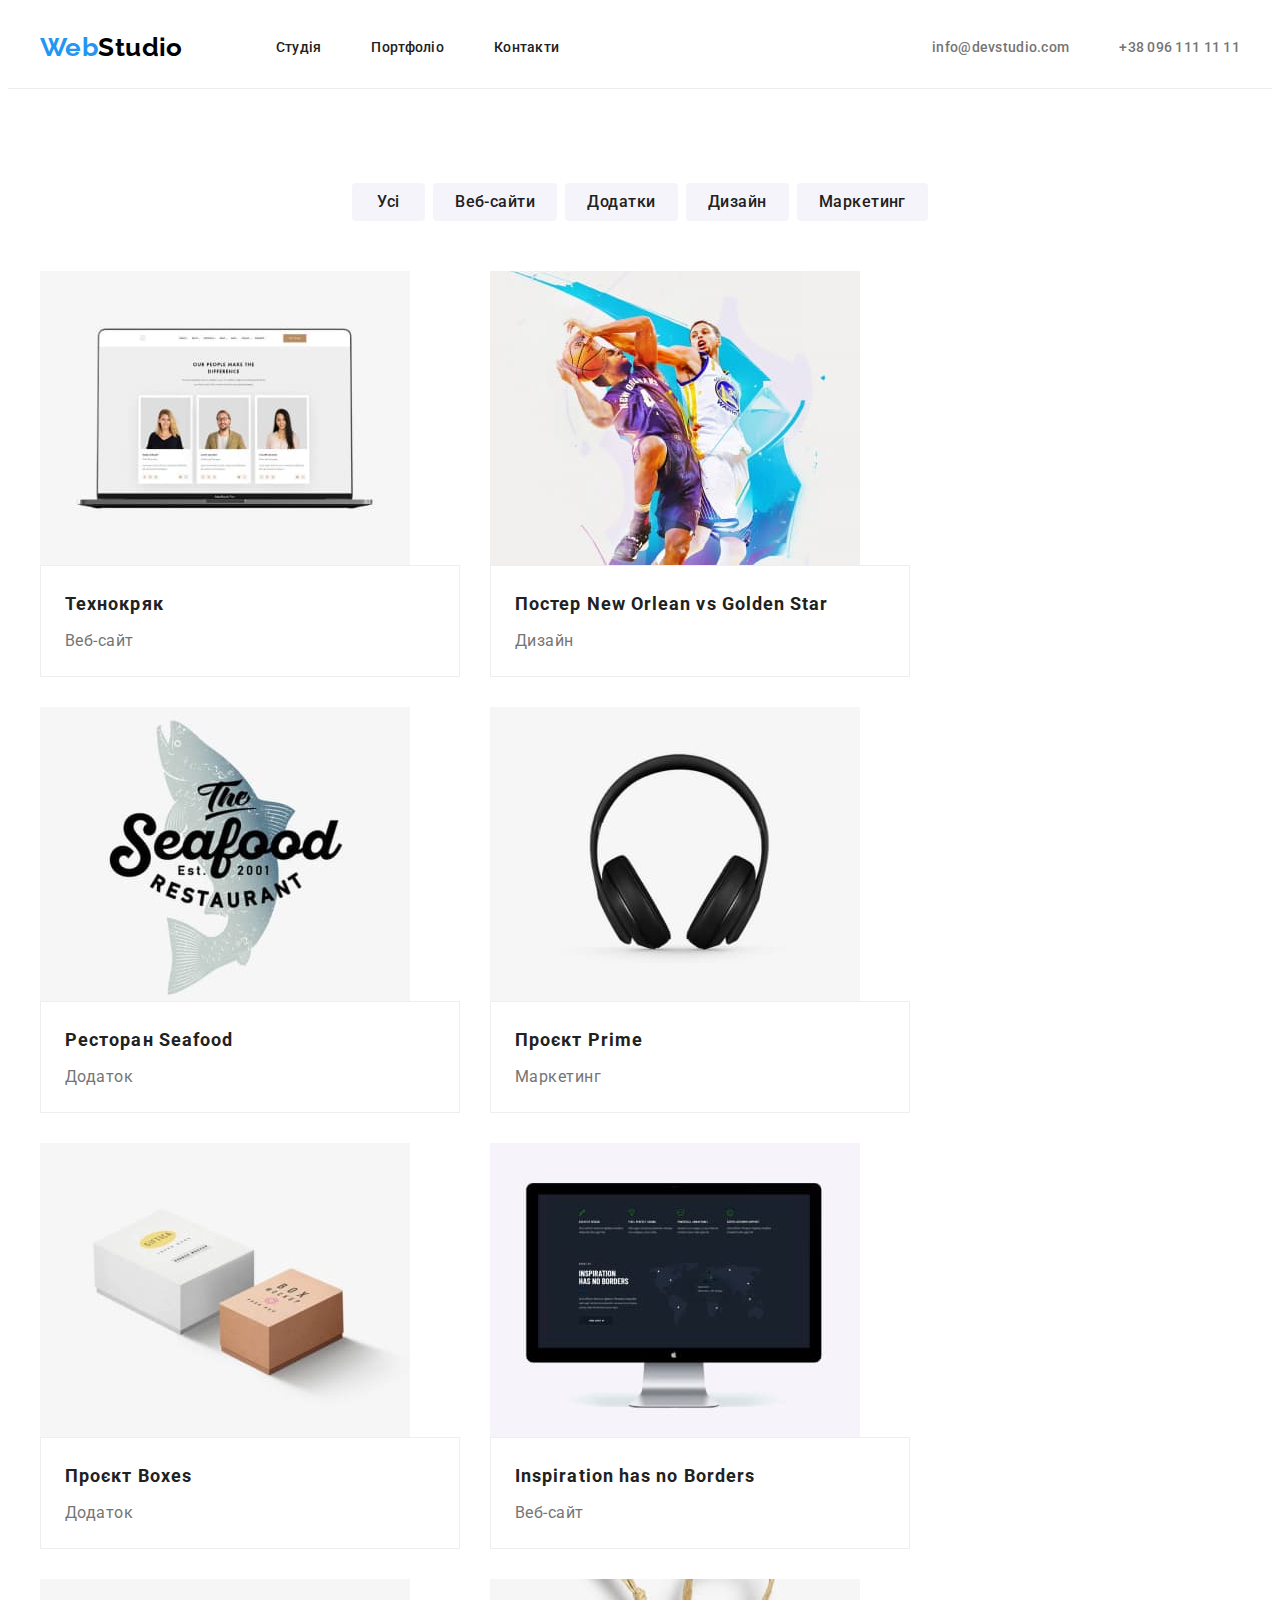
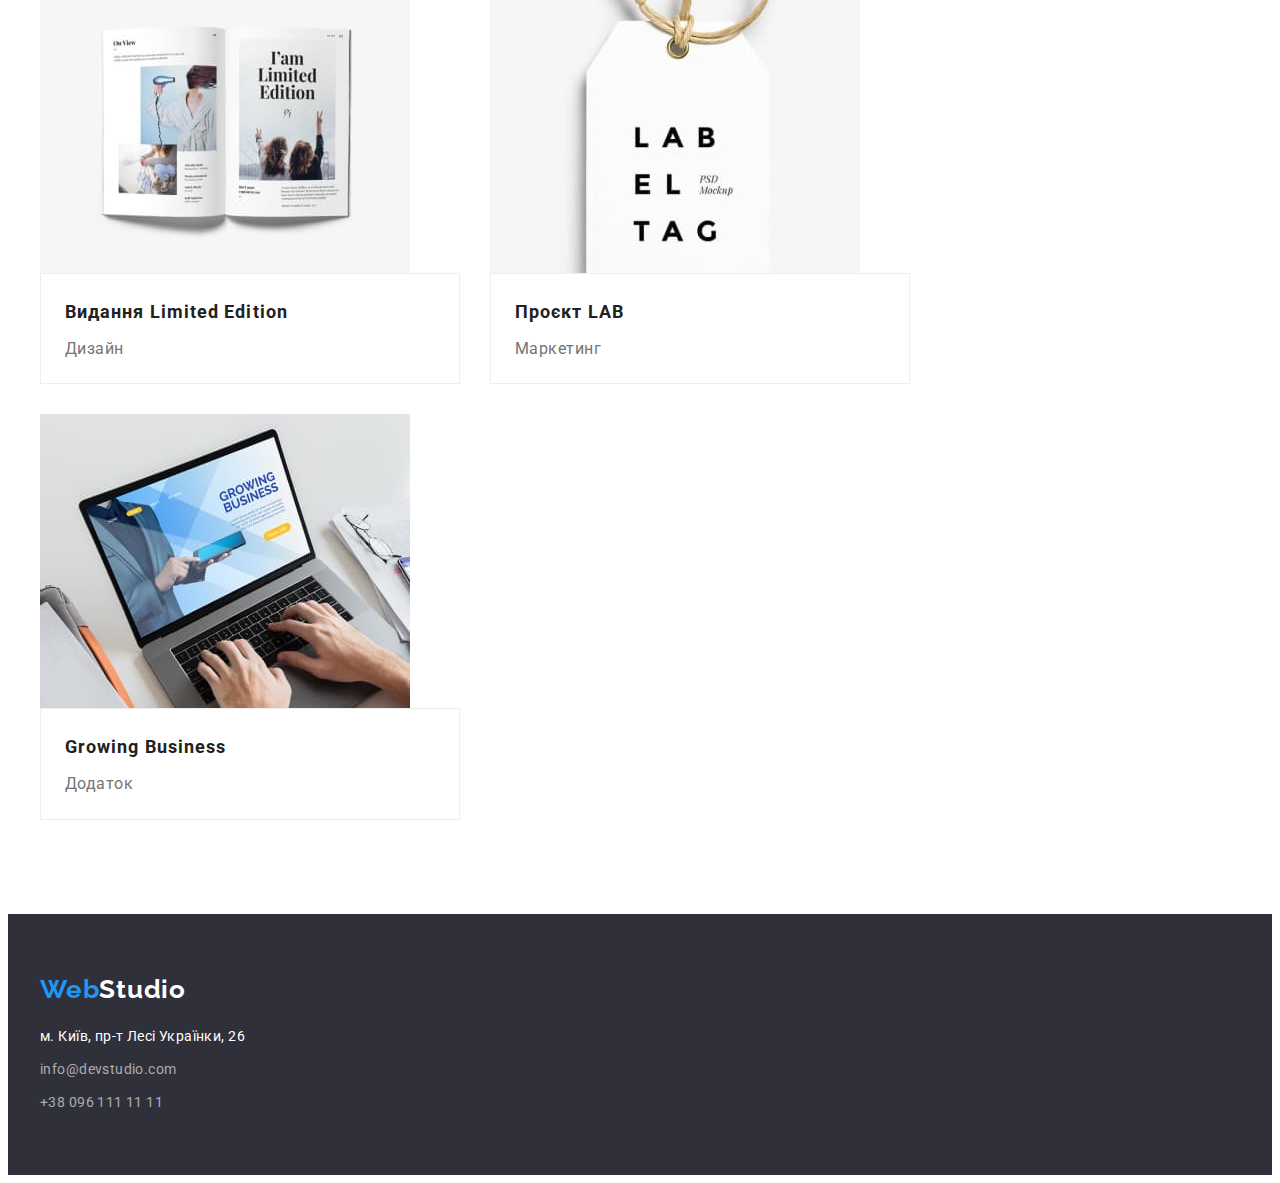
==== portfolio.html @ 427c2d25 "goit-markup-hw-04" ====
<!DOCTYPE html>
<html lang="uk">
  <head>
    <meta charset="UTF-8" />
    <meta http-equiv="X-UA-Compatible" content="IE=edge" />
    <meta name="viewport" content="width=device-width, initial-scale=1.0" />
    <title>Portfolio</title>
    <link rel="preconnect" href="https://fonts.googleapis.com" />
    <link rel="preconnect" href="https://fonts.gstatic.com" crossorigin />
    <link
      href="https://fonts.googleapis.com/css2?family=Raleway:wght@700&family=Roboto:wght@400;500;700;900&display=swap"
      rel="stylesheet"
    />
    <link
      rel="stylesheet"
      href="https://cdnjs.cloudflare.com/ajax/libs/modern-normalize/1.1.0/modern-normalize.min.css"
      integrity="sha512-wpPYUAdjBVSE4KJnH1VR1HeZfpl1ub8YT/NKx4PuQ5NmX2tKuGu6U/JRp5y+Y8XG2tV+wKQpNHVUX03MfMFn9Q=="
      crossorigin="anonymous"
      referrerpolicy="no-referrer"
    />
    <link rel="stylesheet" href="./css/styles.css" />
  </head>
  <body>
    <header class="header">
      <div class="container header-container">
        <nav class="main-nav">
          <a href="/index.html" class="header-logo nav-link link" lang="en"
            >Web<span class="partlogo-header">Studio</span></a
          >
          <ul class="header-list list">
            <li class="header-item">
              <a href="./index.html" class="header-link link">Студія</a>
            </li>
            <li class="header-item">
              <a href="portfolio.html" class="header-link link">Портфоліо</a>
            </li>
            <li class="header-item">
              <a href="#" class="header-link link">Контакти</a>
            </li>
          </ul>
        </nav>
        <ul class="header-contact-list list">
          <li class="contact-item">
            <a href="mailto:info@devstudio.com" class="header-contact link"
              >info@devstudio.com</a
            >
          </li>
          <li class="contact-item">
            <a href="tel:+380961111111" class="header-contact link"
              >+38 096 111 11 11</a
            >
          </li>
        </ul>
      </div>
    </header>
    <main>
      <section class="section">
        <div class="container">
          <h1 class="hidden-header">Портфоліо</h1>
          <ul class="portfolio-list">
            <li class="list">
              <button class="portfolio-btn button" type="button">Усі</button>
            </li>
            <li class="list">
              <button class="portfolio-btn button" type="button">
                Веб-сайти
              </button>
            </li>
            <li class="list">
              <button class="portfolio-btn button" type="button">
                Додатки
              </button>
            </li>
            <li class="list">
              <button class="portfolio-btn button" type="button">Дизайн</button>
            </li>
            <li class="list">
              <button class="portfolio-btn button" type="button">
                Маркетинг
              </button>
            </li>
          </ul>
          <ul class="examples-list list">
            <li>
              <img
                class="image"
                src="img/portfolio/portfolio1.jpg"
                alt="Веб-сайт"
                height="294"
                width="370"
              />
              <div class="examples-description">
                <h3 class="portfolio-header">Технокряк</h3>
                <p class="portfolio-text">Веб-сайт</p>
              </div>
            </li>
            <li>
              <img
                class="image"
                src="img/portfolio/portfolio2.jpg"
                alt="Постер"
                height="294"
                width="370"
              />
              <div class="examples-description">
                <h3 class="portfolio-header">
                  Постер New Orlean vs Golden Star
                </h3>
                <p class="portfolio-text">Дизайн</p>
              </div>
            </li>
            <li>
              <img
                class="image"
                src="img/portfolio/portfolio3.jpg"
                alt="Лого"
                height="294"
                width="370"
              />
              <div class="examples-description">
                <h3 class="portfolio-header">Ресторан Seafood</h3>
                <p class="portfolio-text">Додаток</p>
              </div>
            </li>
            <li>
              <img
                class="image"
                src="img/portfolio/portfolio4.jpg"
                alt="Навушники"
                height="294"
                width="370"
              />
              <div class="examples-description">
                <h3 class="portfolio-header">Проєкт Prime</h3>
                <p class="portfolio-text">Маркетинг</p>
              </div>
            </li>
            <li>
              <img
                class="image"
                src="img/portfolio/portfolio5.jpg"
                alt="Бокси"
                height="294"
                width="370"
              />
              <div class="examples-description">
                <h3 class="portfolio-header">Проєкт Boxes</h3>
                <p class="portfolio-text">Додаток</p>
              </div>
            </li>
            <li>
              <img
                class="image"
                src="img/portfolio/portfolio6.jpg"
                alt="Веб-сайт"
                height="294"
                width="370"
              />
              <div class="examples-description">
                <h3 class="portfolio-header">Inspiration has no Borders</h3>
                <p class="portfolio-text">Веб-сайт</p>
              </div>
            </li>
            <li>
              <img
                class="image"
                src="img/portfolio/portfolio7.jpg"
                alt="Книга"
                height="294"
                width="370"
              />
              <div class="examples-description">
                <h3 class="portfolio-header">Видання Limited Edition</h3>
                <p class="portfolio-text">Дизайн</p>
              </div>
            </li>
            <li>
              <img
                class="image"
                src="img/portfolio/portfolio8.jpg"
                alt="Тег"
                height="294"
                width="370"
              />
              <div class="examples-description">
                <h3 class="portfolio-header">Проєкт LAB</h3>
                <p class="portfolio-text">Маркетинг</p>
              </div>
            </li>
            <li>
              <img
                class="image"
                src="img/portfolio/portfolio9.jpg"
                alt="Ноутбук"
                height="294"
                width="370"
              />
              <div class="examples-description">
                <h3 class="portfolio-header">Growing Business</h3>
                <p class="portfolio-text">Додаток</p>
              </div>
            </li>
          </ul>
        </div>
      </section>
    </main>
    <footer class="footer">
      <div class="container">
        <a href="/index.html" class="footer-logo link" lang="en"
          >Web<span class="partlogo-footer">Studio</span></a
        >
        <address>
          <ul class="list">
            <li class="footer-list">
              <a
                class="footer-item link"
                href="https://goo.gl/maps/Bgb7u1uyk6iUycncA"
                target="_blank"
                rel="noopener noreferrer nofollow"
                >м. Київ, пр-т Лесі Українки, 26</a
              >
            </li>
            <li class="footer-list">
              <a class="footer-contact link" href="mailto:info@devstudio.com"
                >info@devstudio.com</a
              >
            </li>
            <li class="footer-list">
              <a class="footer-contact link" href="tel:+380961111111"
                >+38 096 111 11 11</a
              >
            </li>
          </ul>
        </address>
      </div>
    </footer>
  </body>
</html>
---- css/styles.css ----
body {
  font-family: "Roboto", sans-serif;
  color: #212121;
  font-size: 14px;
  letter-spacing: 0.03em;
}

:root {
  --brand-color: #ffffff;
  --text: #757575;
}

p,
h1,
h2,
h3,
h4,
h5,
h6 {
  margin: 0;
}

ul {
  margin: 0;
  padding-left: 0;
}

.list {
  margin: 0;
  padding: 0;

  list-style: none;
}

.link {
  text-decoration: none;
}

.header {
  background: var(--brand-color);
  border-bottom: 1px solid #ececec;
}

.main-nav {
  display: flex;
}

.nav-link {
  font-family: "Raleway";
  font-weight: 700;
  font-size: 26px;
  line-height: 1.19;
  color: #2196f3;
}

.header-logo {
  padding-top: 24px;
  padding-bottom: 25px;
  margin-right: 93px;
}

.partlogo-header {
  color: #000000;
}

.container {
  width: 1200px;
  margin: 0 auto;
  padding: 0 15px;
}

.header-container {
  display: flex;
}

.header-list {
  display: flex;
}

.header-item:not(:last-child) {
  margin-right: 50px;
}

.header-link {
  display: block;
  padding: 32px 0;

  font-weight: 500;
  line-height: 1.14;
  letter-spacing: 0.02em;
  color: #212121;
}

.header-link:hover,
.header-link:focus,
.header-contact:hover,
.header-contact:focus {
  color: #2196f3;
}

.header-contact-list {
  display: flex;
  margin-left: auto;
}

.contact-item {
  margin: auto;
}

.contact-item:not(:last-child) {
  margin-right: 50px;
}

.header-contact {
  display: block;
  padding: 32px 0;

  font-weight: 500;
  line-height: 1.14px;
  letter-spacing: 0.02em;
  color: var(--text);
}

.hidden-header {
  position: absolute;
  clip: rect(0 0 0 0);
  width: 1px;
  height: 1px;
  margin: -1px;
}

.hero {
  background-color: #2f303a;
  padding: 200px 0;
  text-align: center;
}

.hero-text {
  margin-top: 0;
  margin-bottom: 30px;

  text-align: center;
  font-weight: 900;
  font-size: 44px;
  line-height: 1.37;
  letter-spacing: 0.06em;
  text-transform: uppercase;

  color: var(--brand-color);
}

.hero-btn {
  padding: 10px 32px;

  font-weight: 700;
  line-height: 1.88;
  letter-spacing: 0.06em;

  background-color: #2196f3;
  color: var(--brand-color);
}

.hero-btn:hover,
.hero-btn:focus {
  background: #188ce8;
}

.button {
  font-size: 16px;

  border: none;
  border-radius: 4px;
  cursor: pointer;
}

.pecularities,
.wawd {
  background: var(--brand-color);
}

.pecularities-header {
  margin-top: 0;
  margin-bottom: 10px;

  font-weight: 700;
  line-height: 1.14;
  letter-spacing: 0.03em;
  text-transform: uppercase;
  color: #212121;
}

.section {
  padding: 94px 0;
}

.pecularities-list {
  display: flex;
}

.pecularities-item {
  width: 270px;
}

.pecularities-item:not(:last-child) {
  margin-right: 30px;
}

.pecularities-text {
  margin-bottom: 0;
  margin-top: 0;

  line-height: 1.71;
  letter-spacing: 0.03em;
  color: var(--text);
}

.wawd {
  padding-top: 0;
}

.header-section {
  margin-top: 0;
  margin-bottom: 50px;

  font-weight: 700;
  font-size: 36px;
  line-height: 1.17;
  text-align: center;
  letter-spacing: 0.03em;
}

.wawd-list {
  display: flex;
  gap: 30px;
}

.image {
  display: block;
  max-width: 100%;
  height: auto;
}

.our-team {
  background: #f5f4fa;
}

.ourteam-description {
  width: 270px;
  padding: 30px 0;

  text-align: center;
}
.ourteam {
  margin-top: 0;
  margin-bottom: 10px;

  font-weight: 500;
  font-size: 16px;
  line-height: 1.19;
  letter-spacing: 0.03em;
  color: #212121;
}

.ourteam-desc {
  font-size: 16px;
  line-height: 1.19;
  letter-spacing: 0.03em;
  color: var(--text);
}

.ourteam-list {
  display: flex;
  gap: 30px;
}

.ourteam-list-item {
  background: #ffffff;
  box-shadow: 0px 1px 3px rgba(0, 0, 0, 0.12), 0px 1px 1px rgba(0, 0, 0, 0.14),
    0px 2px 1px rgba(0, 0, 0, 0.2);
  border-radius: 0px 0px 4px 4px;
}

.footer-address {
  font-style: normal;
}

.footer-logo {
  display: block;
  margin-bottom: 20px;

  font-family: "Raleway";
  font-style: normal;
  font-weight: 700;
  font-size: 26px;
  line-height: 1.19;
  letter-spacing: 0.03em;
  color: #2196f3;
}

.partlogo-footer {
  color: var(--brand-color);
}

.footer {
  padding: 60px 0;
  background: #2f303a;
}

.footer-item {
  font-style: normal;
  line-height: 1.71;
  letter-spacing: 0.03em;
  color: var(--brand-color);
}

.footer-list:not(:last-child) {
  margin-bottom: 9px;
}

.footer-contact {
  font-style: normal;
  line-height: 1.71;
  letter-spacing: 0.03em;
  color: rgba(255, 255, 255, 0.6);
}

.footer-item:hover,
.footer-item:focus,
.footer-contact:focus,
.footer-contact:hover {
  color: #2196f3;
}

.portfolio-list {
  display: flex;
  gap: 8px;
  justify-content: center;
  margin-bottom: 50px;
}

.portfolio-btn {
  min-width: 73px;
  padding: 6px 22px;

  font-family: "Roboto";
  font-style: normal;
  font-weight: 500;
  line-height: 1.62;
  text-align: center;
  letter-spacing: 0.03em;
  background: #f5f4fa;
  color: #212121;
}

.portfolio-btn:hover,
.portfolio-btn:focus {
  color: var(--brand-color);
  background: #2196f3;
  box-shadow: 0px 3px 1px rgba(0, 0, 0, 0.1), 0px 1px 2px rgba(0, 0, 0, 0.08),
    0px 2px 2px rgba(0, 0, 0, 0.12);
  border-radius: 4px;
}

.examples-list {
  display: flex;
  flex-wrap: wrap;
  gap: 30px;
}

.examples-description {
  width: 370px;
  padding: 20px 24px;

  border: 1px solid #eeeeee;
}

.portfolio-header {
  margin-top: 0;
  margin-bottom: 4px;

  font-weight: 700;
  font-size: 18px;
  line-height: 2;
  letter-spacing: 0.06em;
  color: #212121;
}

.portfolio-text {
  margin-top: 0;
  margin-bottom: 0;

  font-size: 16px;
  line-height: 1.87;
  letter-spacing: 0.03em;
  color: var(--text);
}
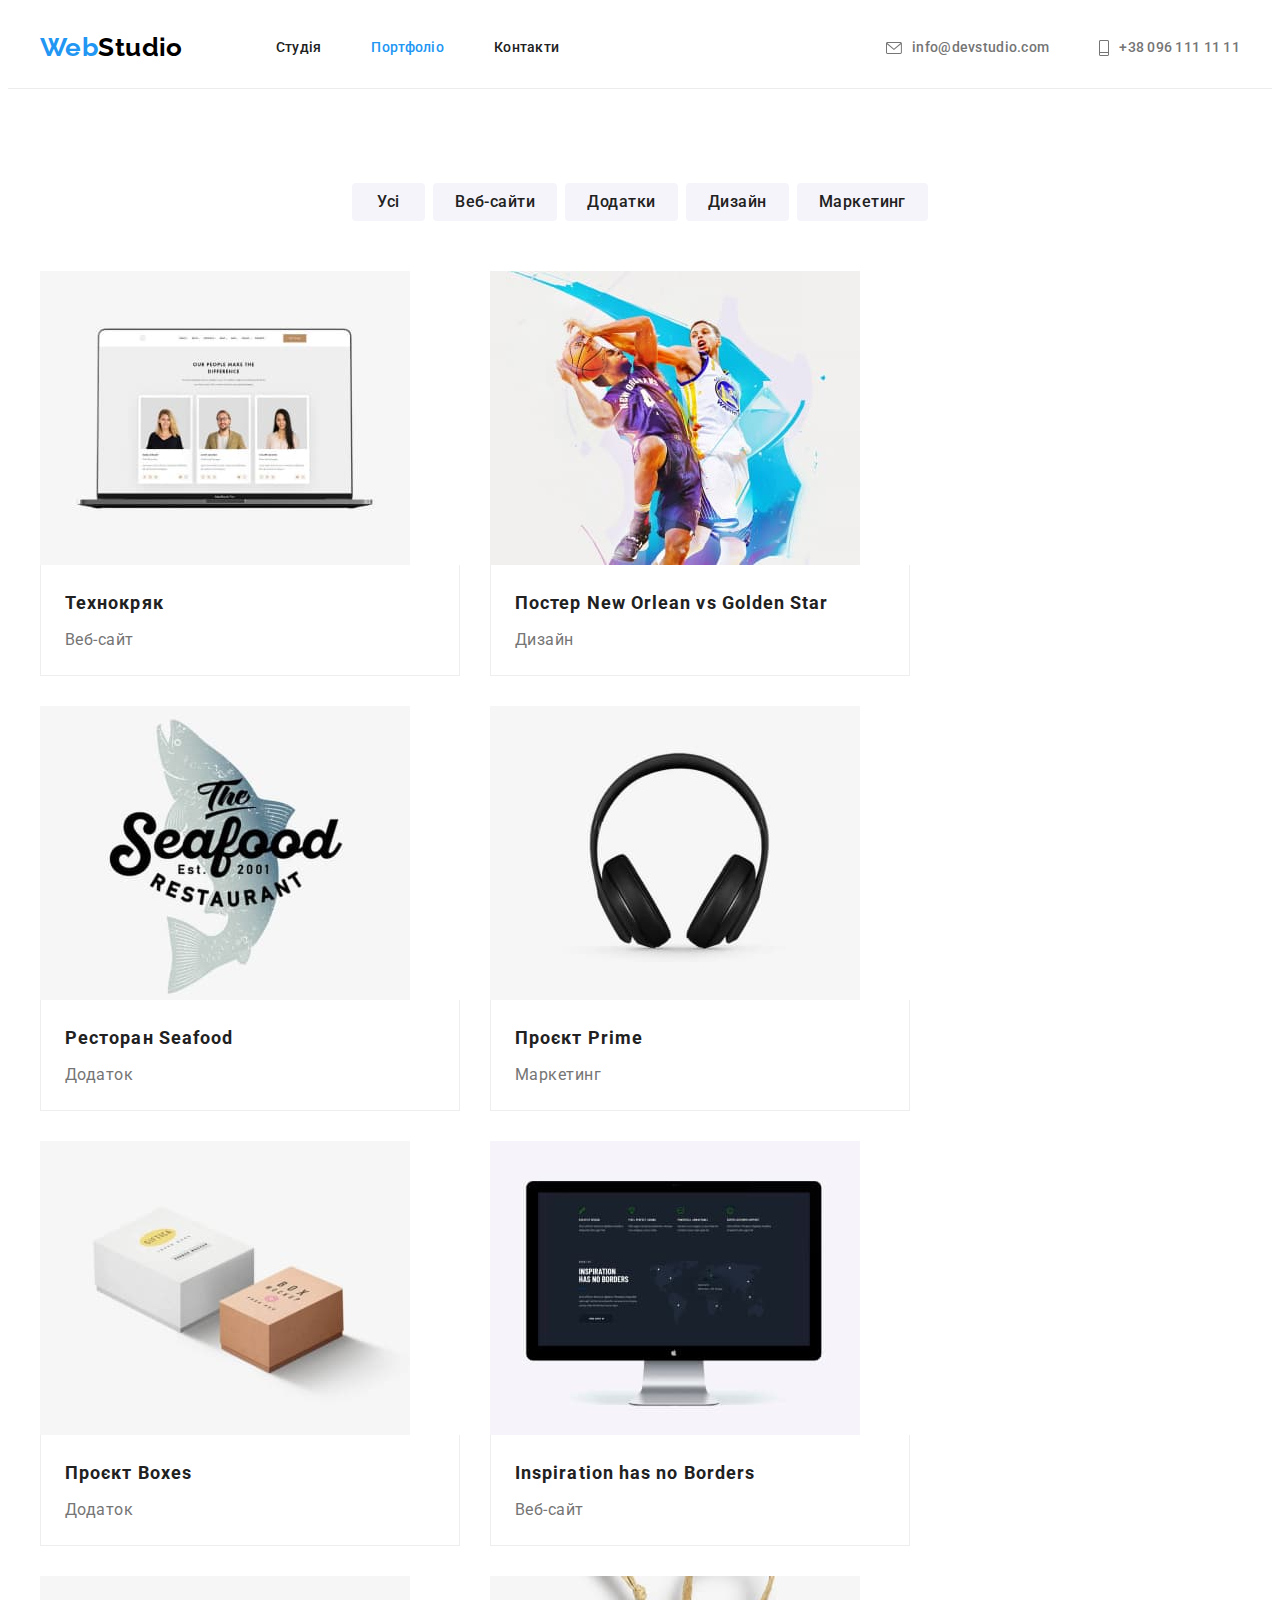
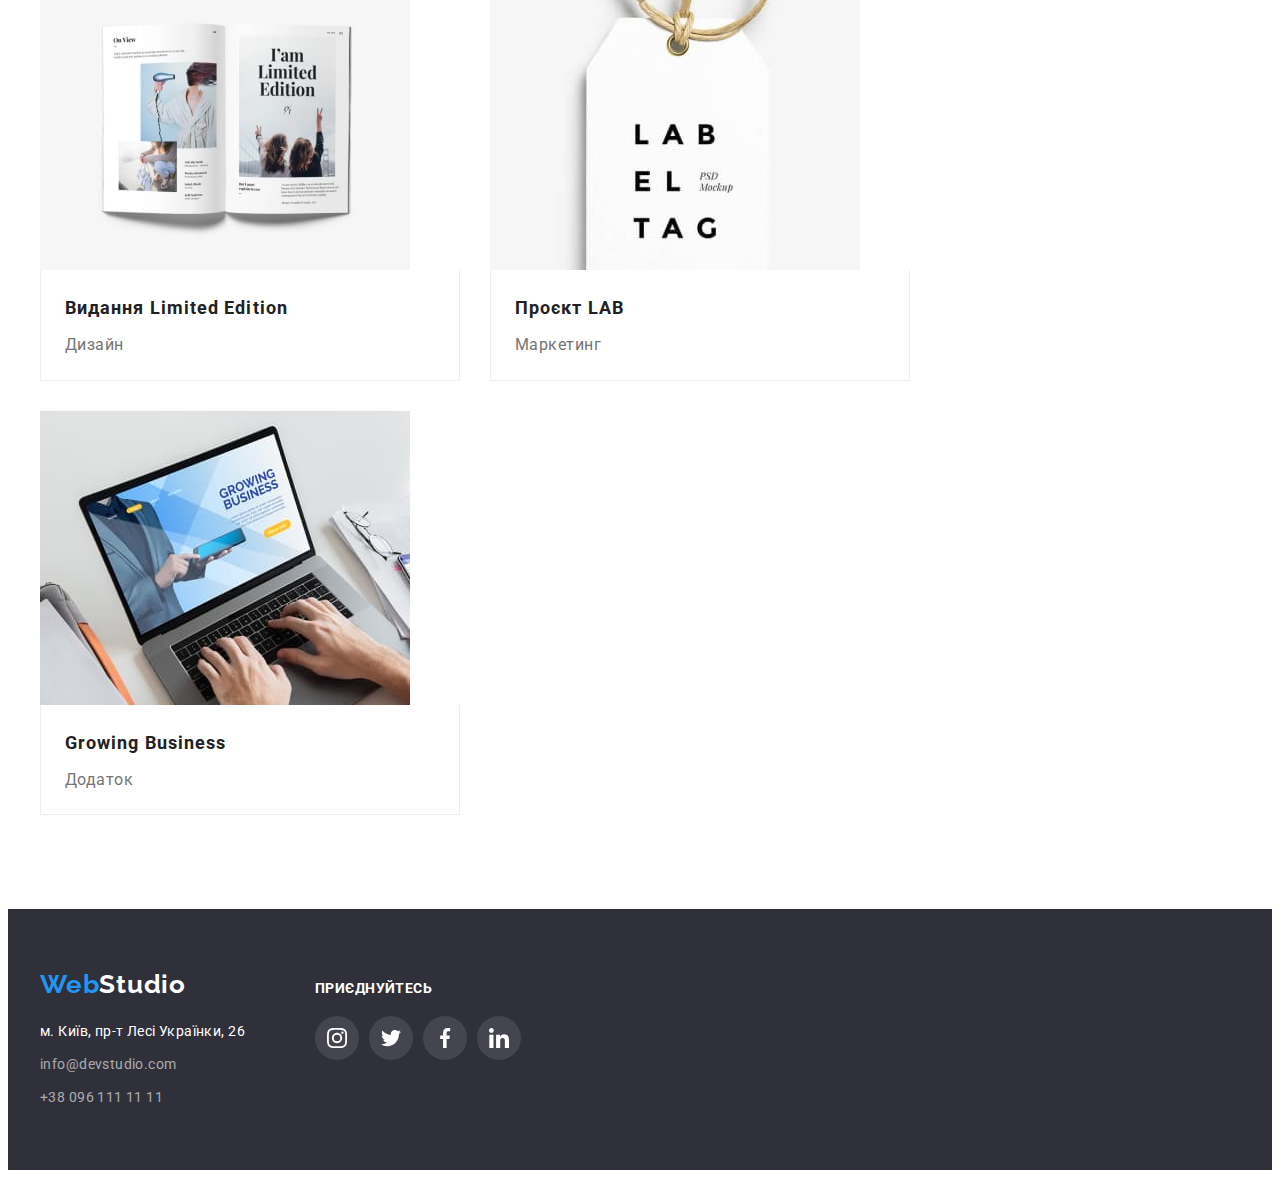
==== commit 5c1d7866: "goit-markup-hw-04" ====
--- a/portfolio.html
+++ b/portfolio.html
@@ -32,7 +32,7 @@
               <a href="./index.html" class="header-link link">Студія</a>
             </li>
             <li class="header-item">
-              <a href="portfolio.html" class="header-link link">Портфоліо</a>
+              <a href="portfolio.html" class="header-link active link">Портфоліо</a>
             </li>
             <li class="header-item">
               <a href="#" class="header-link link">Контакти</a>
@@ -41,13 +41,19 @@
         </nav>
         <ul class="header-contact-list list">
           <li class="contact-item">
-            <a href="mailto:info@devstudio.com" class="header-contact link"
-              >info@devstudio.com</a
+            <a class="header-contact link" href="mailto:info@devstudio.com">
+              <svg class="header-icon" width="16" height="12">
+                <use href="./img/symbol-defs.svg#icon-envelope"></use>
+              </svg>
+              info@devstudio.com</a
             >
           </li>
           <li class="contact-item">
-            <a href="tel:+380961111111" class="header-contact link"
-              >+38 096 111 11 11</a
+            <a class="header-contact link" href="tel:+380961111111">
+              <svg class="header-icon" width="10" height="16">
+                <use href="./img/symbol-defs.svg#icon-vector"></use>
+              </svg>
+              +38 096 111 11 11</a
             >
           </li>
         </ul>
@@ -82,6 +88,7 @@
           </ul>
           <ul class="examples-list list">
             <li>
+              <a class="example-link link" href="#">
               <img
                 class="image"
                 src="img/portfolio/portfolio1.jpg"
@@ -93,8 +100,10 @@
                 <h3 class="portfolio-header">Технокряк</h3>
                 <p class="portfolio-text">Веб-сайт</p>
               </div>
-            </li>
-            <li>
+              </a>
+            </li>
+            <li>
+              <a class="example-link link" href="#">
               <img
                 class="image"
                 src="img/portfolio/portfolio2.jpg"
@@ -108,8 +117,10 @@
                 </h3>
                 <p class="portfolio-text">Дизайн</p>
               </div>
-            </li>
-            <li>
+              </a>
+            </li>
+            <li>
+              <a class="example-link link" href="#">
               <img
                 class="image"
                 src="img/portfolio/portfolio3.jpg"
@@ -121,8 +132,10 @@
                 <h3 class="portfolio-header">Ресторан Seafood</h3>
                 <p class="portfolio-text">Додаток</p>
               </div>
-            </li>
-            <li>
+              </a>
+            </li>
+            <li>
+              <a class="example-link link" href="#">
               <img
                 class="image"
                 src="img/portfolio/portfolio4.jpg"
@@ -134,8 +147,10 @@
                 <h3 class="portfolio-header">Проєкт Prime</h3>
                 <p class="portfolio-text">Маркетинг</p>
               </div>
-            </li>
-            <li>
+              </a>
+            </li>
+            <li>
+              <a class="example-link link" href="#">
               <img
                 class="image"
                 src="img/portfolio/portfolio5.jpg"
@@ -147,8 +162,10 @@
                 <h3 class="portfolio-header">Проєкт Boxes</h3>
                 <p class="portfolio-text">Додаток</p>
               </div>
-            </li>
-            <li>
+              </a>
+            </li>
+            <li>
+              <a class="example-link link" href="#">
               <img
                 class="image"
                 src="img/portfolio/portfolio6.jpg"
@@ -160,8 +177,10 @@
                 <h3 class="portfolio-header">Inspiration has no Borders</h3>
                 <p class="portfolio-text">Веб-сайт</p>
               </div>
-            </li>
-            <li>
+              </a>
+            </li>
+            <li>
+              <a class="example-link link" href="#">
               <img
                 class="image"
                 src="img/portfolio/portfolio7.jpg"
@@ -173,8 +192,10 @@
                 <h3 class="portfolio-header">Видання Limited Edition</h3>
                 <p class="portfolio-text">Дизайн</p>
               </div>
-            </li>
-            <li>
+              </a>
+            </li>
+            <li>
+              <a class="example-link link" href="#">
               <img
                 class="image"
                 src="img/portfolio/portfolio8.jpg"
@@ -186,8 +207,10 @@
                 <h3 class="portfolio-header">Проєкт LAB</h3>
                 <p class="portfolio-text">Маркетинг</p>
               </div>
-            </li>
-            <li>
+              </a>
+            </li>
+            <li>
+              <a class="example-link link" href="#">
               <img
                 class="image"
                 src="img/portfolio/portfolio9.jpg"
@@ -199,13 +222,15 @@
                 <h3 class="portfolio-header">Growing Business</h3>
                 <p class="portfolio-text">Додаток</p>
               </div>
+              </a>
             </li>
           </ul>
         </div>
       </section>
     </main>
     <footer class="footer">
-      <div class="container">
+      <div class="container footer-container">
+        <div class="footer-address-wrap">
         <a href="/index.html" class="footer-logo link" lang="en"
           >Web<span class="partlogo-footer">Studio</span></a
         >
@@ -231,7 +256,38 @@
               >
             </li>
           </ul>
-        </address>
+          </address>
+          </div>
+          <div class="join-footer">
+            <h2 class="join-footer-header">Приєднуйтесь</h2>
+          <ul class="footer-soc-list list">
+            <li class="footer-soc-item">
+              <a href="#" class="footer-soc-link link">
+              <svg class="footer-soc-icon" width="20" height="20">
+              <use href="./img/symbol-defs.svg#icon-instagram"></use>
+            </svg>
+          </a>
+        </li>
+            <li class="footer-soc-item">
+              <a href="#" class="footer-soc-link link">
+              <svg class="footer-soc-icon" width="20" height="20">
+              <use href="./img/symbol-defs.svg#icon-twitter"></use>
+            </a>
+          </li>
+            <li class="footer-soc-item">
+              <a href="#" class="footer-soc-link link">
+              <svg class="footer-soc-icon" width="20" height="20">
+              <use href="./img/symbol-defs.svg#icon-facebook"></use>
+            </a>
+          </li>
+            <li class="footer-soc-item">
+              <a href="#" class="footer-soc-link link">
+              <svg class="footer-soc-icon" width="20" height="20">
+              <use href="./img/symbol-defs.svg#icon-linkedin"></use>
+            </a>
+          </li>
+          </ul>
+          </div>
       </div>
     </footer>
   </body>
--- a/css/styles.css
+++ b/css/styles.css
@@ -1,5 +1,5 @@
 body {
-  font-family: "Roboto", sans-serif;
+  font-family: "Roboto", "Arial", sans-serif;
   color: #212121;
   font-size: 14px;
   letter-spacing: 0.03em;
@@ -82,13 +82,17 @@
 }
 
 .header-link {
-  display: block;
+  display: inline-block;
   padding: 32px 0;
 
   font-weight: 500;
   line-height: 1.14;
   letter-spacing: 0.02em;
   color: #212121;
+}
+
+.active {
+  color: #2196f3;
 }
 
 .header-link:hover,
@@ -112,13 +116,24 @@
 }
 
 .header-contact {
-  display: block;
+  display: flex;
+  align-items: center;
+  justify-content: center;
   padding: 32px 0;
-
+  gap: 10px;
   font-weight: 500;
   line-height: 1.14px;
   letter-spacing: 0.02em;
   color: var(--text);
+}
+
+.header-icon {
+  fill: #757575;
+}
+
+.header-contact:hover .header-icon,
+.header-contact:focus .header-icon {
+  fill: #2196f3;
 }
 
 .hidden-header {
@@ -130,9 +145,20 @@
 }
 
 .hero {
+  max-width: 1600px;
   background-color: #2f303a;
   padding: 200px 0;
   text-align: center;
+  margin-left: auto;
+  margin-right: auto;
+  background-image: linear-gradient(
+      rgba(47, 48, 58, 0.4),
+      rgba(47, 48, 58, 0.4)
+    ),
+    url(../img/hero-bg.jpg);
+  background-repeat: no-repeat;
+  background-position: center;
+  backgrond-size: cover;
 }
 
 .hero-text {
@@ -179,7 +205,7 @@
 }
 
 .pecularities-header {
-  margin-top: 0;
+  margin-top: 30px;
   margin-bottom: 10px;
 
   font-weight: 700;
@@ -214,6 +240,26 @@
   color: var(--text);
 }
 
+.pecularities-logo {
+  display: flex;
+  justify-content: center;
+  gap: 30px;
+}
+
+.pecularities-logo-item {
+  width: 270px;
+  height: 120px;
+}
+
+.pecularities-logo-link {
+  width: 100%;
+  height: 100%;
+  border-radius: 4px;
+  display: flex;
+  align-items: center;
+  justify-content: center;
+  background: #f5f4fa;
+}
 .wawd {
   padding-top: 0;
 }
@@ -266,6 +312,7 @@
   line-height: 1.19;
   letter-spacing: 0.03em;
   color: var(--text);
+  margin-bottom: 30px;
 }
 
 .ourteam-list {
@@ -280,6 +327,72 @@
   border-radius: 0px 0px 4px 4px;
 }
 
+.ourteam-soc-list {
+  display: flex;
+  justify-content: center;
+  gap: 10px;
+}
+
+.ourteam-soc-item {
+  width: 44px;
+  height: 44px;
+}
+
+.ourteam-soc-link {
+  width: 100%;
+  height: 100%;
+  background: #ffffff;
+  border-radius: 50%;
+  display: flex;
+  align-items: center;
+  justify-content: center;
+}
+
+.ourteam-soc-link:hover,
+.ourteam-soc-link:focus {
+  background-color: #2196f3;
+}
+.ourteam-soc-link:hover .ourteam-soc-icon,
+.ourteam-soc-link:focus .ourteam-soc-icon {
+  fill: #ffffff;
+}
+.ourteam-soc-icon {
+  fill: #afb1b8;
+}
+.ourcustomers-list {
+  display: flex;
+  gap: 30px;
+}
+
+.ourcustomers-item {
+  width: calc((100% - 170px) / 6);
+  height: 92px;
+}
+
+.ourcustomers-link {
+  width: 100%;
+  height: 100%;
+  border: 1px solid #afb1b8;
+  border-radius: 4px;
+  display: flex;
+  align-items: center;
+  justify-content: center;
+}
+
+.ourcustomers-link:hover,
+.ourcustomers-link:focus {
+  border-color: #2196f3;
+}
+
+.ourcustomers-link:hover .ourcustomers-icon,
+.ourcustomers-link:focus .ourcustomers-icon {
+  fill: #2196f3;
+}
+
+.ourcustomers-icon {
+  fill: #afb1b8;
+}
+
 .footer-address {
   font-style: normal;
 }
@@ -329,6 +442,62 @@
 .footer-contact:focus,
 .footer-contact:hover {
   color: #2196f3;
+}
+
+.footer-container {
+  display: flex;
+  align-items: baseline;
+}
+
+.footer-address-wrap {
+  margin-right: 70px;
+}
+
+.join-footer {
+  display: baseline;
+  align-items: center;
+}
+
+.join-footer-header {
+  font-family: "Roboto";
+  font-style: normal;
+  font-weight: 700;
+  font-size: 14px;
+  line-height: 16px;
+  letter-spacing: 0.03em;
+  text-transform: uppercase;
+  color: #ffffff;
+  margin-bottom: 20px;
+}
+
+.footer-soc-list {
+  display: flex;
+  gap: 10px;
+  align-items: center;
+}
+
+.footer-soc-item {
+  width: 44px;
+  height: 44px;
+}
+
+.footer-soc-link {
+  width: 100%;
+  height: 100%;
+  background: rgba(255, 255, 255, 0.1);
+  border-radius: 50%;
+  display: flex;
+  align-items: center;
+  justify-content: center;
+}
+
+.footer-soc-link:hover,
+.footer-soc-link:focus {
+  background-color: #2196f3;
+}
+
+.footer-soc-icon {
+  fill: #ffffff;
 }
 
 .portfolio-list {
@@ -367,11 +536,22 @@
   gap: 30px;
 }
 
+.example-link {
+  display: inline-block;
+}
+
+.example-link:hover,
+.example-link:focus {
+  box-shadow: 0px 1px 1px rgba(0, 0, 0, 0.12), 0px 4px 4px rgba(0, 0, 0, 0.06),
+    1px 4px 6px rgba(0, 0, 0, 0.16);
+}
+
 .examples-description {
   width: 370px;
   padding: 20px 24px;
 
   border: 1px solid #eeeeee;
+  border-top: none;
 }
 
 .portfolio-header {
